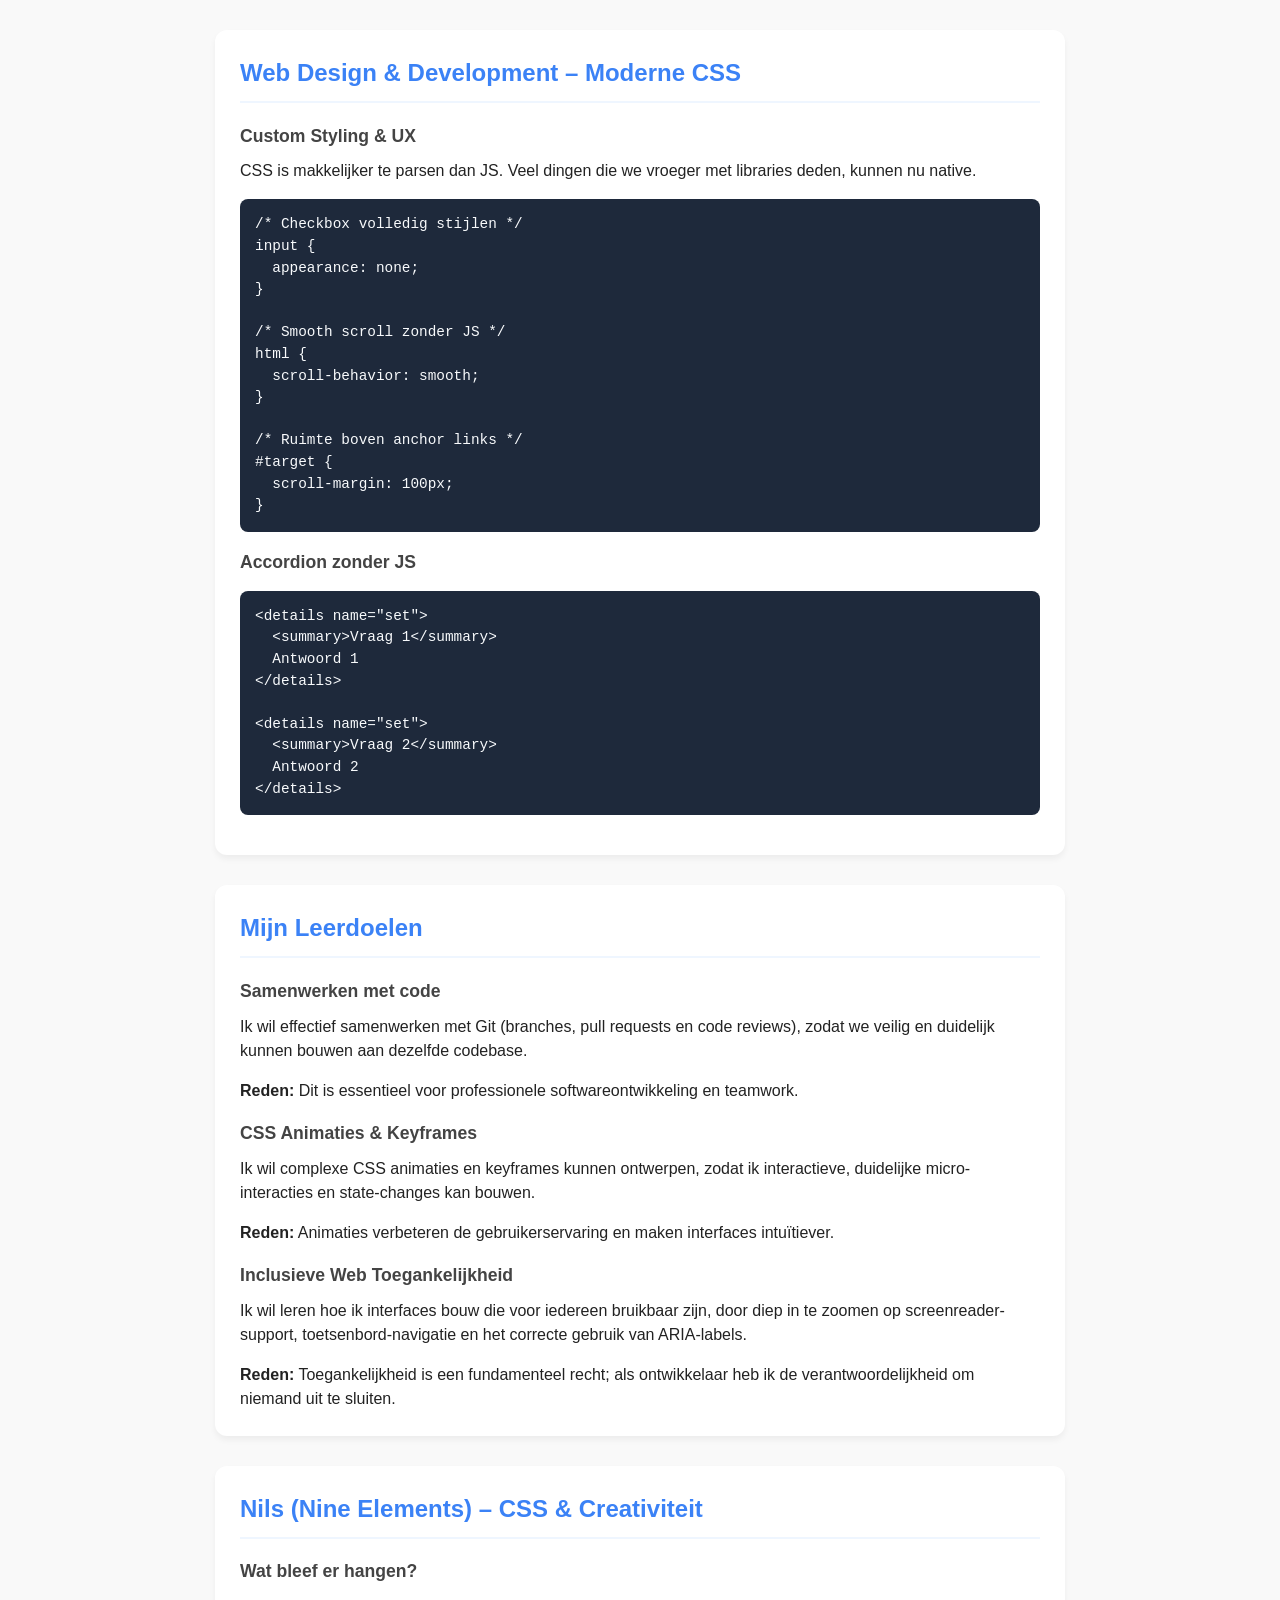
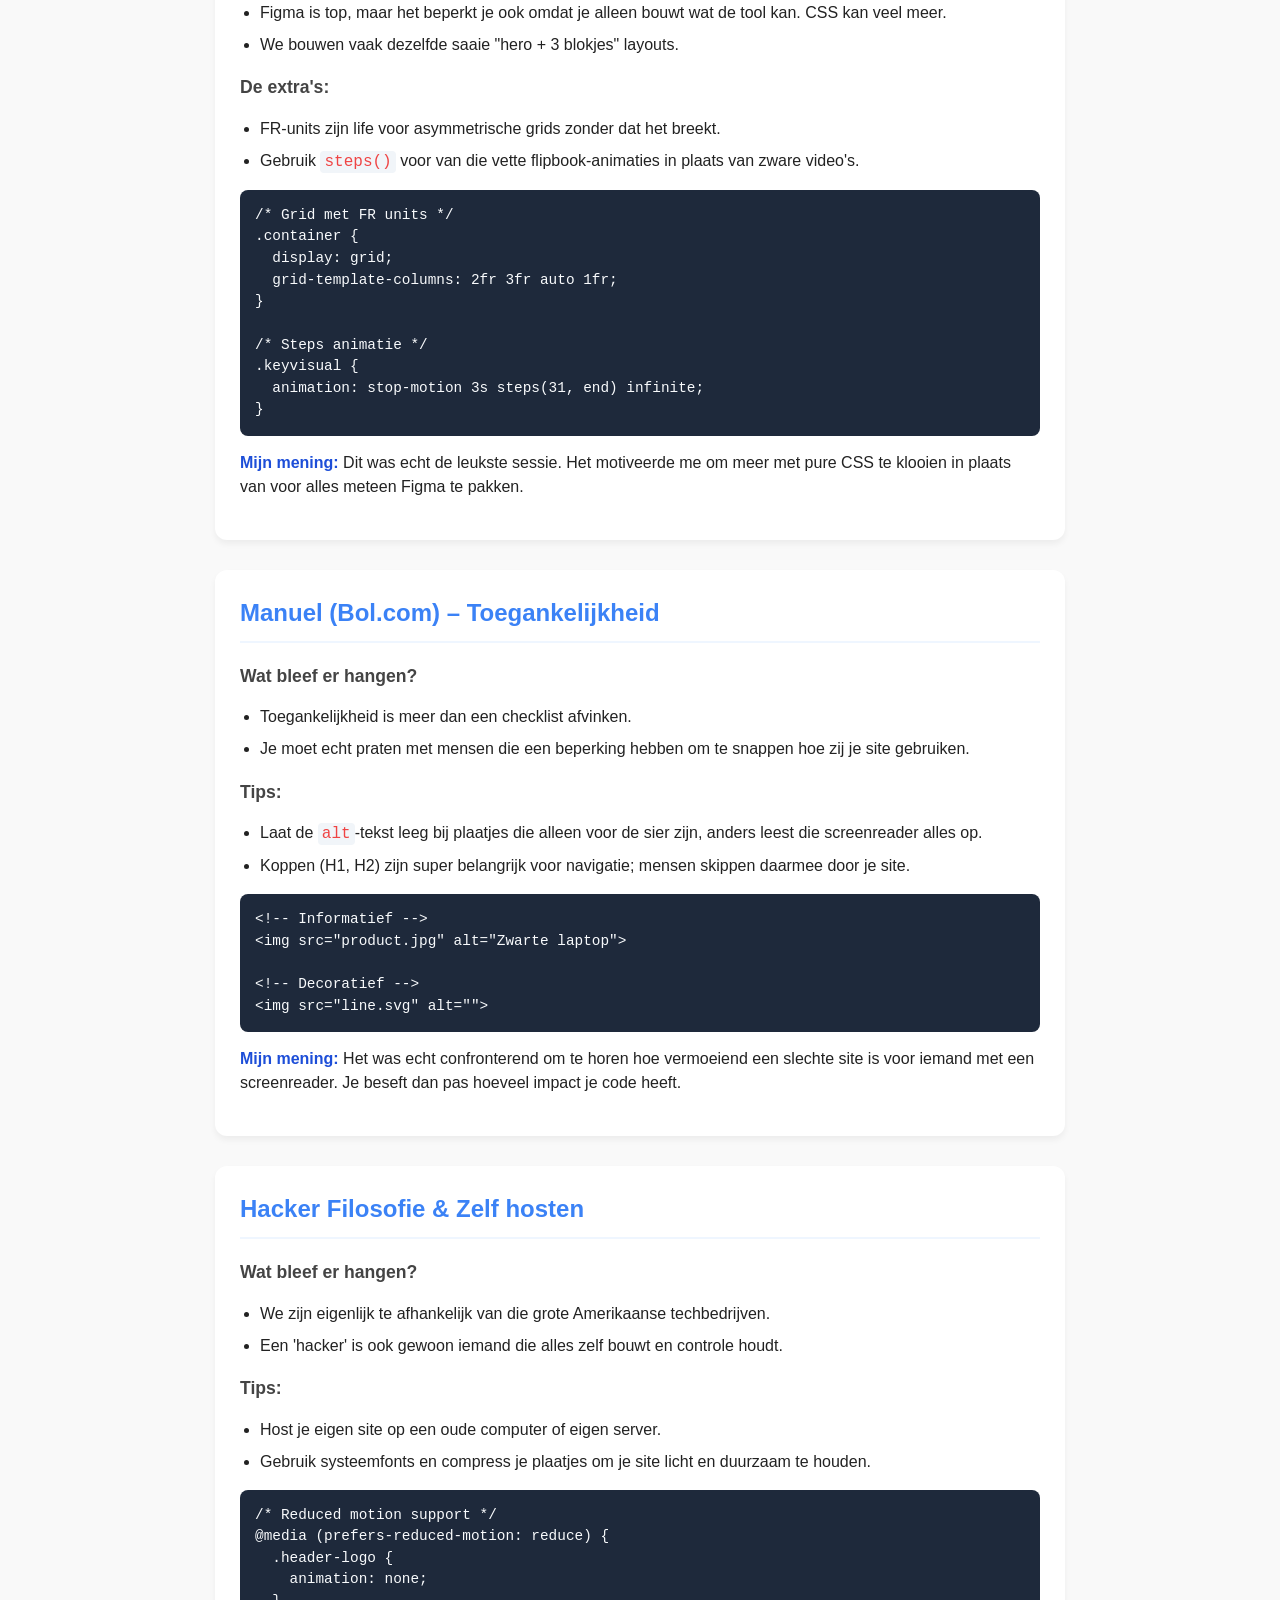
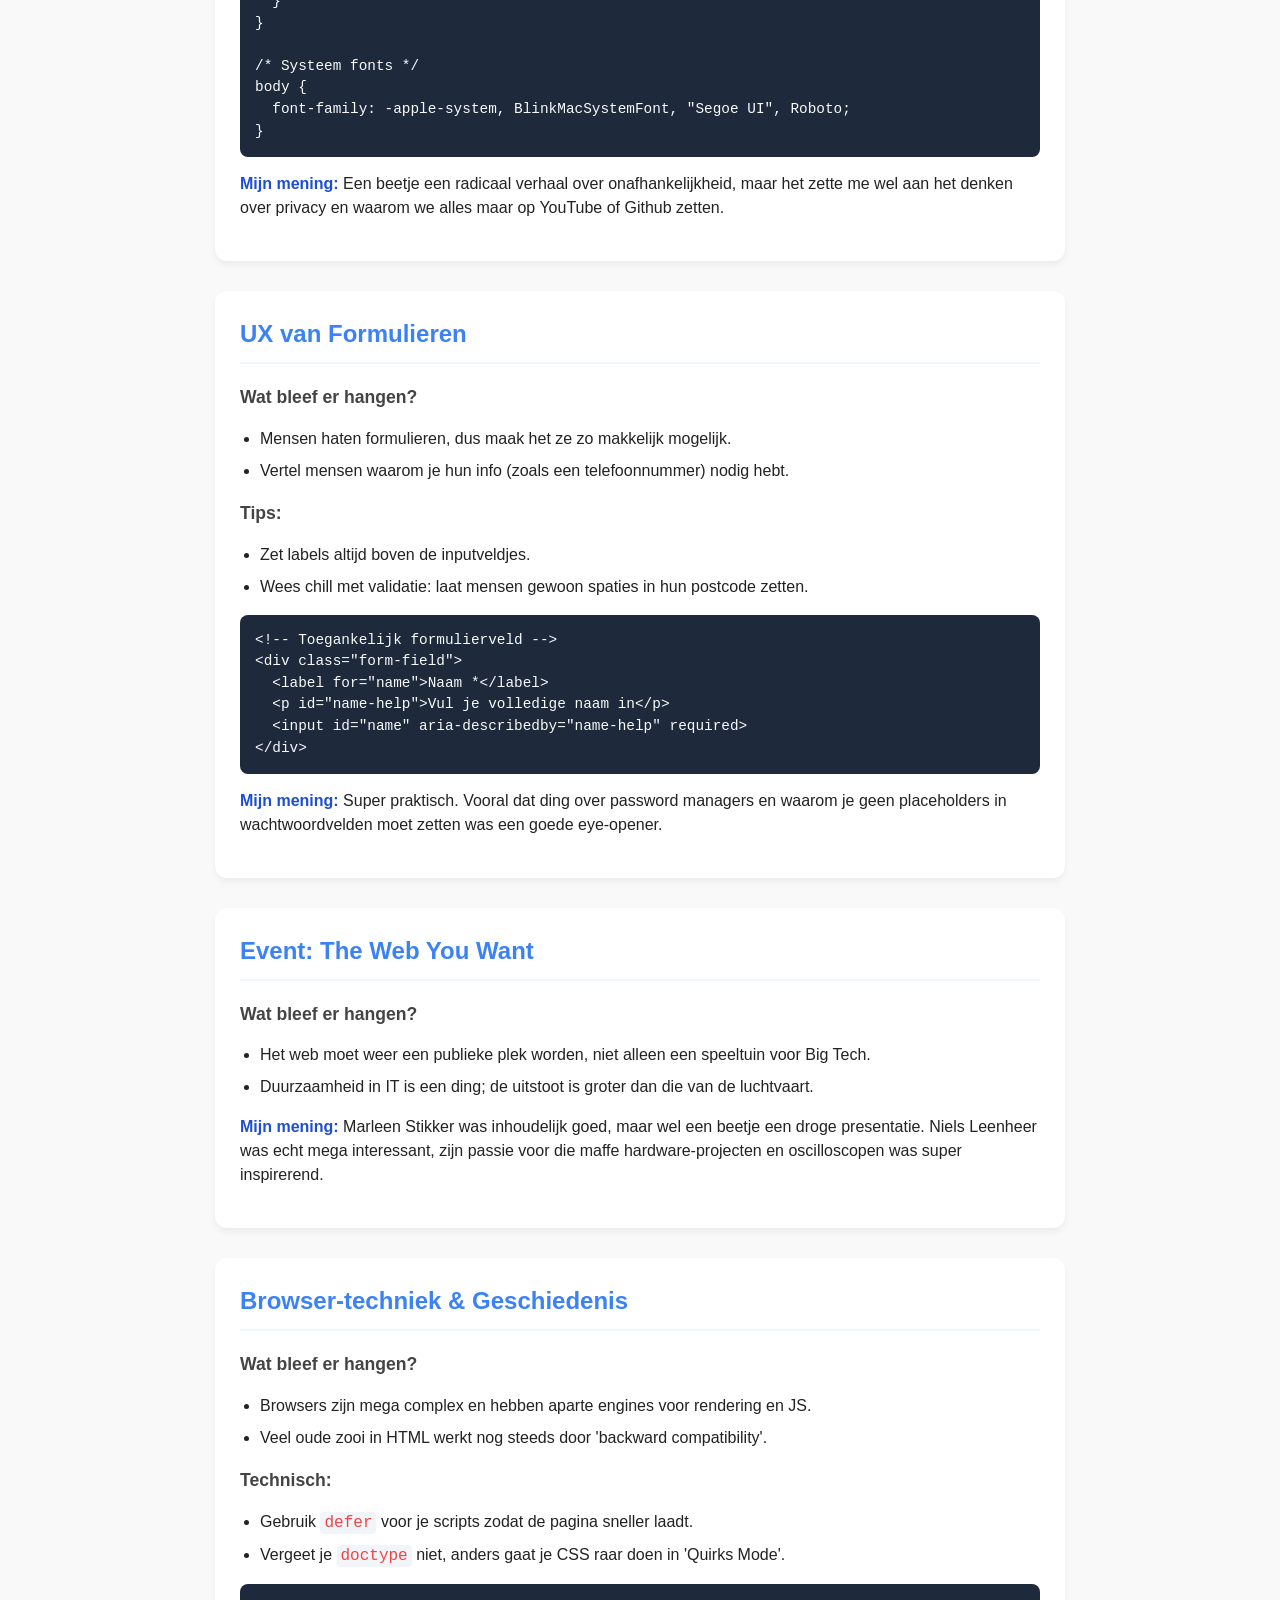
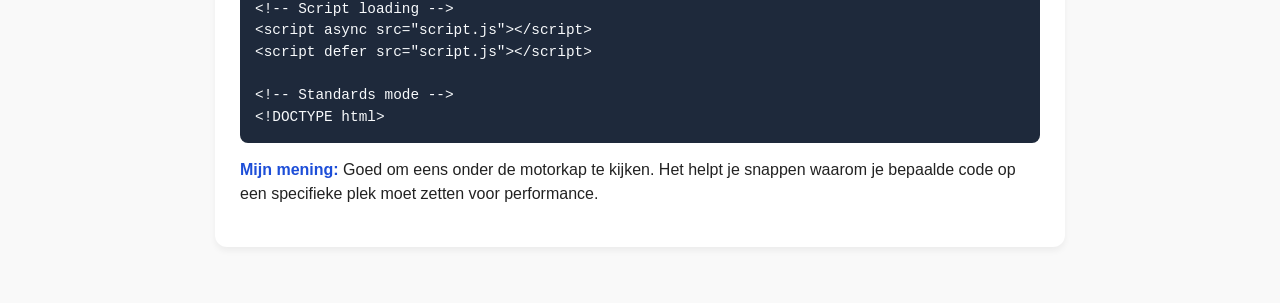
==== nerd.html @ 1c3b607e "Create nerd.html aparte pagina met alle leerdoelen en weekly nerds gemaakt speciaal voor sanne te vi" ====
<!doctype html>
<html lang="nl">
  <head>
    <meta charset="UTF-8" />
    <meta name="viewport" content="width=device-width, initial-scale=1.0" />
    <title>Mijn Reflecties - Weekly Nerds 2026</title>
    <style>
      body {
        font-family: "Segoe UI", Tahoma, Geneva, Verdana, sans-serif;
        line-height: 1.5;
        color: #222;
        max-width: 850px;
        margin: 0 auto;
        padding: 30px;
        background-color: #f9f9f9;
      }
      section {
        background: white;
        margin-bottom: 30px;
        padding: 25px;
        border-radius: 12px;
        box-shadow: 0 4px 6px rgba(0, 0, 0, 0.05);
      }
      h1 {
        color: #000;
        font-size: 2.2rem;
        text-align: center;
        margin-bottom: 40px;
      }
      h2 {
        color: #3b82f6;
        font-size: 1.5rem;
        margin-top: 0;
        border-bottom: 2px solid #eff6ff;
        padding-bottom: 10px;
      }
      h3 {
        font-size: 1.1rem;
        margin-bottom: 8px;
        color: #444;
      }
      ul {
        padding-left: 20px;
      }
      li {
        margin-bottom: 8px;
      }
      p {
        margin-top: 10px;
      }
      .vibe {
        font-weight: bold;
        color: #1d4ed8;
      }
      pre {
        background: #1e293b;
        color: #f8fafc;
        padding: 15px;
        border-radius: 8px;
        overflow-x: auto;
        font-family: "Fira Code", monospace;
        font-size: 0.9rem;
        margin: 15px 0;
      }
      code {
        font-family: "Fira Code", monospace;
        background: #f1f5f9;
        padding: 2px 4px;
        border-radius: 4px;
        color: #ef4444;
      }
      pre code {
        background: transparent;
        padding: 0;
        color: inherit;
      }
    </style>
  </head>
  <body>
    <section>
      <h2>Web Design & Development – Moderne CSS</h2>
      <h3>Custom Styling & UX</h3>
      <p>
        CSS is makkelijker te parsen dan JS. Veel dingen die we vroeger met
        libraries deden, kunnen nu native.
      </p>
      <pre><code>/* Checkbox volledig stijlen */
input {
  appearance: none;
}

/* Smooth scroll zonder JS */
html {
  scroll-behavior: smooth;
}

/* Ruimte boven anchor links */
#target {
  scroll-margin: 100px;
}</code></pre>
      <h3>Accordion zonder JS</h3>
      <pre><code>&lt;details name="set"&gt;
  &lt;summary&gt;Vraag 1&lt;/summary&gt;
  Antwoord 1
&lt;/details&gt;

&lt;details name="set"&gt;
  &lt;summary&gt;Vraag 2&lt;/summary&gt;
  Antwoord 2
&lt;/details&gt;</code></pre>
    </section>

    <section>
      <h2>Mijn Leerdoelen</h2>
      <div class="goals-container">
        <article class="goal-item">
          <h3>Samenwerken met code</h3>
          <p>
            Ik wil effectief samenwerken met Git (branches, pull requests en
            code reviews), zodat we veilig en duidelijk kunnen bouwen aan
            dezelfde codebase.
          </p>
          <footer class="reason">
            <strong>Reden:</strong> Dit is essentieel voor professionele
            softwareontwikkeling en teamwork.
          </footer>
        </article>
        <article class="goal-item">
          <h3>CSS Animaties & Keyframes</h3>
          <p>
            Ik wil complexe CSS animaties en keyframes kunnen ontwerpen, zodat
            ik interactieve, duidelijke micro-interacties en state-changes kan
            bouwen.
          </p>
          <footer class="reason">
            <strong>Reden:</strong> Animaties verbeteren de gebruikerservaring
            en maken interfaces intuïtiever.
          </footer>
        </article>
        <article class="goal-item">
          <h3>Inclusieve Web Toegankelijkheid</h3>
          <p>
            Ik wil leren hoe ik interfaces bouw die voor iedereen bruikbaar
            zijn, door diep in te zoomen op screenreader-support,
            toetsenbord-navigatie en het correcte gebruik van ARIA-labels.
          </p>
          <footer class="reason">
            <strong>Reden:</strong> Toegankelijkheid is een fundamenteel recht;
            als ontwikkelaar heb ik de verantwoordelijkheid om niemand uit te
            sluiten.
          </footer>
        </article>
      </div>
    </section>

    <section>
      <h2>Nils (Nine Elements) – CSS & Creativiteit</h2>
      <h3>Wat bleef er hangen?</h3>
      <ul>
        <li>
          Figma is top, maar het beperkt je ook omdat je alleen bouwt wat de
          tool kan. CSS kan veel meer.
        </li>
        <li>We bouwen vaak dezelfde saaie "hero + 3 blokjes" layouts.</li>
      </ul>
      <h3>De extra's:</h3>
      <ul>
        <li>
          FR-units zijn life voor asymmetrische grids zonder dat het breekt.
        </li>
        <li>
          Gebruik <code>steps()</code> voor van die vette flipbook-animaties in
          plaats van zware video's.
        </li>
      </ul>
      <pre><code>/* Grid met FR units */
.container {
  display: grid;
  grid-template-columns: 2fr 3fr auto 1fr;
}

/* Steps animatie */
.keyvisual {
  animation: stop-motion 3s steps(31, end) infinite;
}</code></pre>
      <p>
        <span class="vibe">Mijn mening:</span> Dit was echt de leukste sessie.
        Het motiveerde me om meer met pure CSS te klooien in plaats van voor
        alles meteen Figma te pakken.
      </p>
    </section>

    <section>
      <h2>Manuel (Bol.com) – Toegankelijkheid</h2>
      <h3>Wat bleef er hangen?</h3>
      <ul>
        <li>Toegankelijkheid is meer dan een checklist afvinken.</li>
        <li>
          Je moet echt praten met mensen die een beperking hebben om te snappen
          hoe zij je site gebruiken.
        </li>
      </ul>
      <h3>Tips:</h3>
      <ul>
        <li>
          Laat de <code>alt</code>-tekst leeg bij plaatjes die alleen voor de
          sier zijn, anders leest die screenreader alles op.
        </li>
        <li>
          Koppen (H1, H2) zijn super belangrijk voor navigatie; mensen skippen
          daarmee door je site.
        </li>
      </ul>
      <pre><code>&lt;!-- Informatief --&gt;
&lt;img src="product.jpg" alt="Zwarte laptop"&gt;

&lt;!-- Decoratief --&gt;
&lt;img src="line.svg" alt=""&gt;</code></pre>
      <p>
        <span class="vibe">Mijn mening:</span> Het was echt confronterend om te
        horen hoe vermoeiend een slechte site is voor iemand met een
        screenreader. Je beseft dan pas hoeveel impact je code heeft.
      </p>
    </section>

    <section>
      <h2>Hacker Filosofie & Zelf hosten</h2>
      <h3>Wat bleef er hangen?</h3>
      <ul>
        <li>
          We zijn eigenlijk te afhankelijk van die grote Amerikaanse
          techbedrijven.
        </li>
        <li>
          Een 'hacker' is ook gewoon iemand die alles zelf bouwt en controle
          houdt.
        </li>
      </ul>
      <h3>Tips:</h3>
      <ul>
        <li>Host je eigen site op een oude computer of eigen server.</li>
        <li>
          Gebruik systeemfonts en compress je plaatjes om je site licht en
          duurzaam te houden.
        </li>
      </ul>
      <pre><code>/* Reduced motion support */
@media (prefers-reduced-motion: reduce) {
  .header-logo {
    animation: none;
  }
}

/* Systeem fonts */
body {
  font-family: -apple-system, BlinkMacSystemFont, "Segoe UI", Roboto;
}</code></pre>
      <p>
        <span class="vibe">Mijn mening:</span> Een beetje een radicaal verhaal
        over onafhankelijkheid, maar het zette me wel aan het denken over
        privacy en waarom we alles maar op YouTube of Github zetten.
      </p>
    </section>

    <section>
      <h2>UX van Formulieren</h2>
      <h3>Wat bleef er hangen?</h3>
      <ul>
        <li>
          Mensen haten formulieren, dus maak het ze zo makkelijk mogelijk.
        </li>
        <li>
          Vertel mensen waarom je hun info (zoals een telefoonnummer) nodig
          hebt.
        </li>
      </ul>
      <h3>Tips:</h3>
      <ul>
        <li>Zet labels altijd boven de inputveldjes.</li>
        <li>
          Wees chill met validatie: laat mensen gewoon spaties in hun postcode
          zetten.
        </li>
      </ul>
      <pre><code>&lt;!-- Toegankelijk formulierveld --&gt;
&lt;div class="form-field"&gt;
  &lt;label for="name"&gt;Naam *&lt;/label&gt;
  &lt;p id="name-help"&gt;Vul je volledige naam in&lt;/p&gt;
  &lt;input id="name" aria-describedby="name-help" required&gt;
&lt;/div&gt;</code></pre>
      <p>
        <span class="vibe">Mijn mening:</span> Super praktisch. Vooral dat ding
        over password managers en waarom je geen placeholders in
        wachtwoordvelden moet zetten was een goede eye-opener.
      </p>
    </section>

    <section>
      <h2>Event: The Web You Want</h2>
      <h3>Wat bleef er hangen?</h3>
      <ul>
        <li>
          Het web moet weer een publieke plek worden, niet alleen een speeltuin
          voor Big Tech.
        </li>
        <li>
          Duurzaamheid in IT is een ding; de uitstoot is groter dan die van de
          luchtvaart.
        </li>
      </ul>
      <p>
        <span class="vibe">Mijn mening:</span> Marleen Stikker was inhoudelijk
        goed, maar wel een beetje een droge presentatie. Niels Leenheer was echt
        mega interessant, zijn passie voor die maffe hardware-projecten en
        oscilloscopen was super inspirerend.
      </p>
    </section>

    <section>
      <h2>Browser-techniek & Geschiedenis</h2>
      <h3>Wat bleef er hangen?</h3>
      <ul>
        <li>
          Browsers zijn mega complex en hebben aparte engines voor rendering en
          JS.
        </li>
        <li>
          Veel oude zooi in HTML werkt nog steeds door 'backward compatibility'.
        </li>
      </ul>
      <h3>Technisch:</h3>
      <ul>
        <li>
          Gebruik <code>defer</code> voor je scripts zodat de pagina sneller
          laadt.
        </li>
        <li>
          Vergeet je <code>doctype</code> niet, anders gaat je CSS raar doen in
          'Quirks Mode'.
        </li>
      </ul>
      <pre><code>&lt;!-- Script loading --&gt;
&lt;script async src="script.js"&gt;&lt;/script&gt;
&lt;script defer src="script.js"&gt;&lt;/script&gt;

&lt;!-- Standards mode --&gt;
&lt;!DOCTYPE html&gt;</code></pre>
      <p>
        <span class="vibe">Mijn mening:</span> Goed om eens onder de motorkap te
        kijken. Het helpt je snappen waarom je bepaalde code op een specifieke
        plek moet zetten voor performance.
      </p>
    </section>
  </body>
</html>
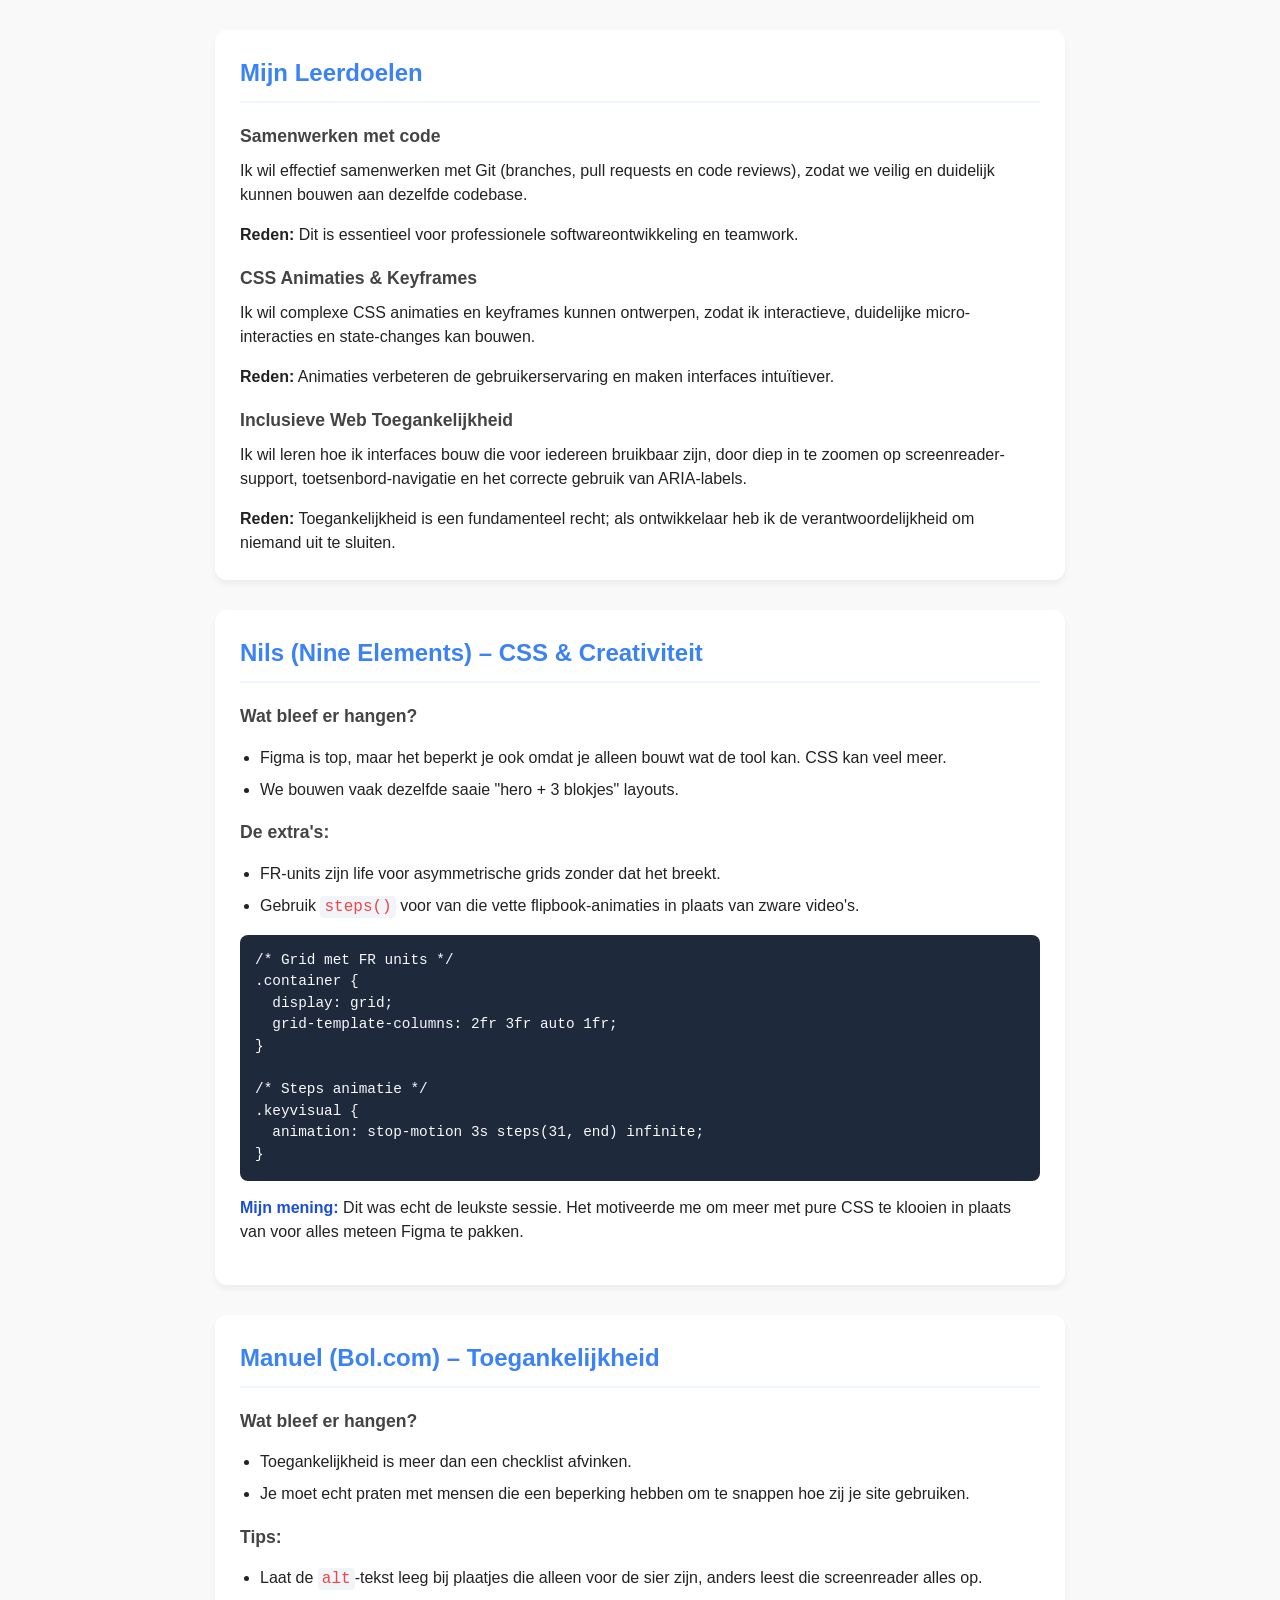
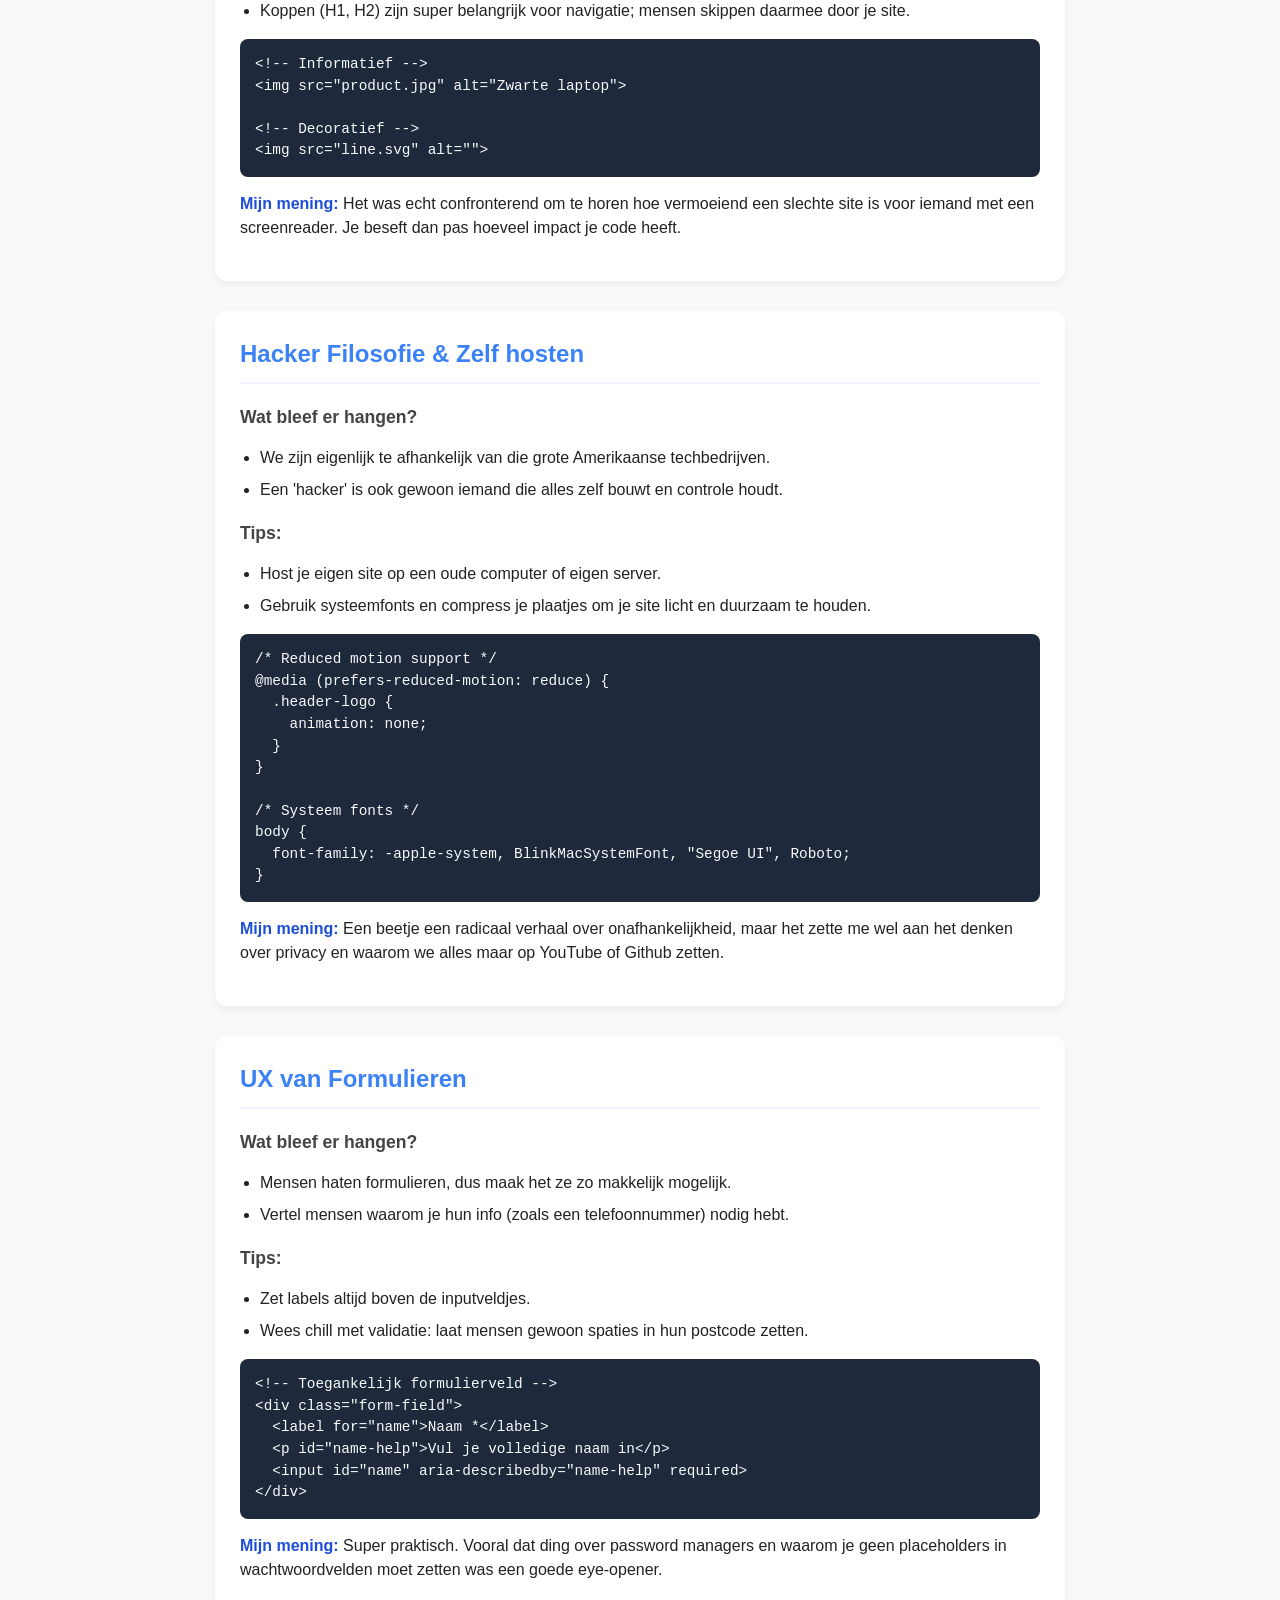
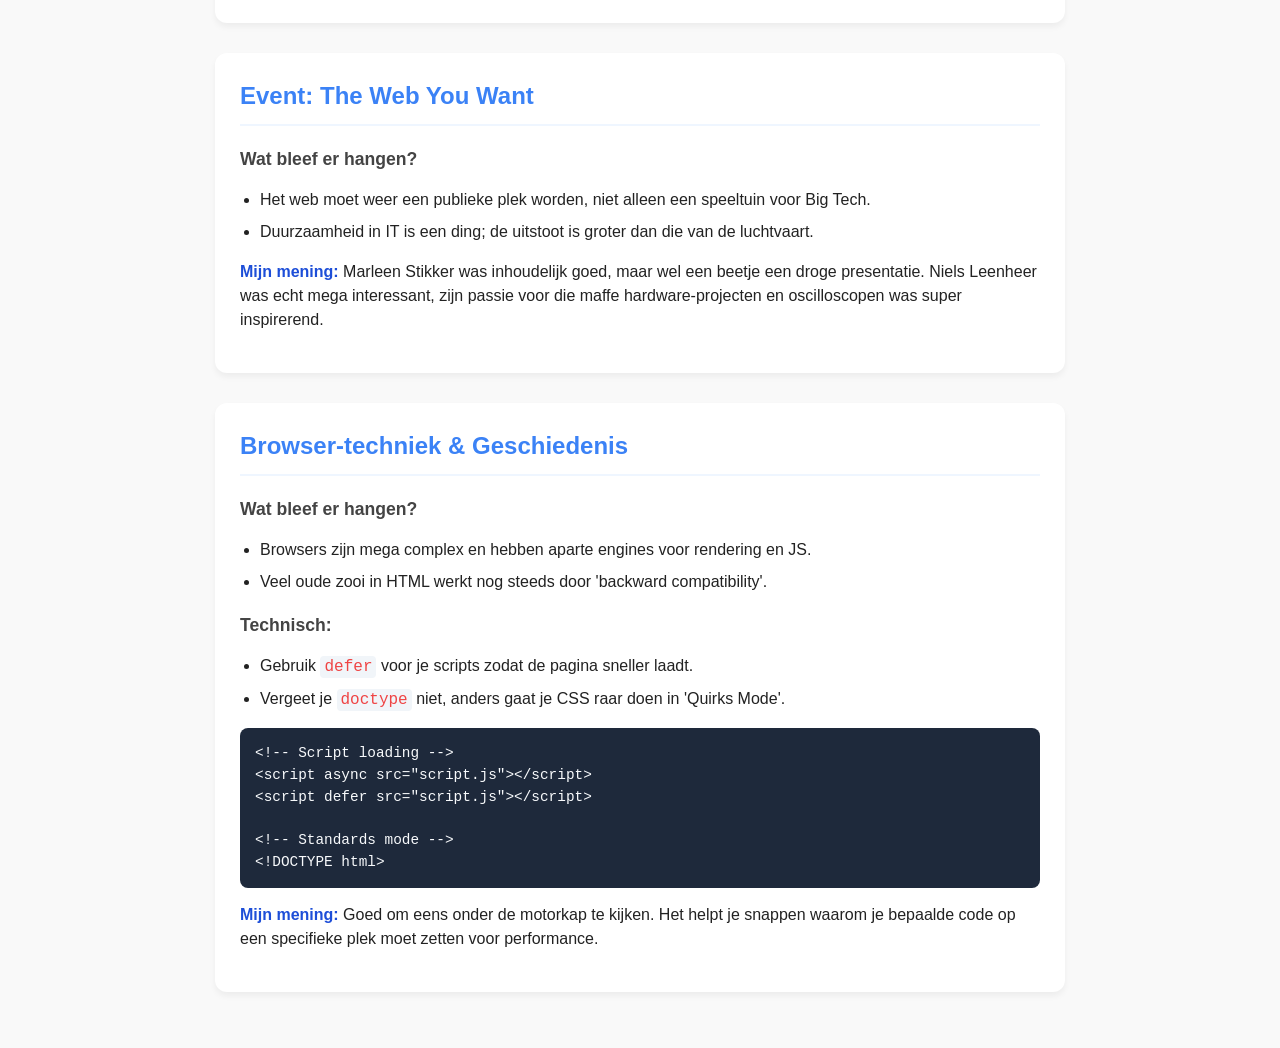
==== commit c5768d71: "Update nerd.html" ====
--- a/nerd.html
+++ b/nerd.html
@@ -77,38 +77,6 @@
     </style>
   </head>
   <body>
-    <section>
-      <h2>Web Design & Development – Moderne CSS</h2>
-      <h3>Custom Styling & UX</h3>
-      <p>
-        CSS is makkelijker te parsen dan JS. Veel dingen die we vroeger met
-        libraries deden, kunnen nu native.
-      </p>
-      <pre><code>/* Checkbox volledig stijlen */
-input {
-  appearance: none;
-}
-
-/* Smooth scroll zonder JS */
-html {
-  scroll-behavior: smooth;
-}
-
-/* Ruimte boven anchor links */
-#target {
-  scroll-margin: 100px;
-}</code></pre>
-      <h3>Accordion zonder JS</h3>
-      <pre><code>&lt;details name="set"&gt;
-  &lt;summary&gt;Vraag 1&lt;/summary&gt;
-  Antwoord 1
-&lt;/details&gt;
-
-&lt;details name="set"&gt;
-  &lt;summary&gt;Vraag 2&lt;/summary&gt;
-  Antwoord 2
-&lt;/details&gt;</code></pre>
-    </section>
 
     <section>
       <h2>Mijn Leerdoelen</h2>
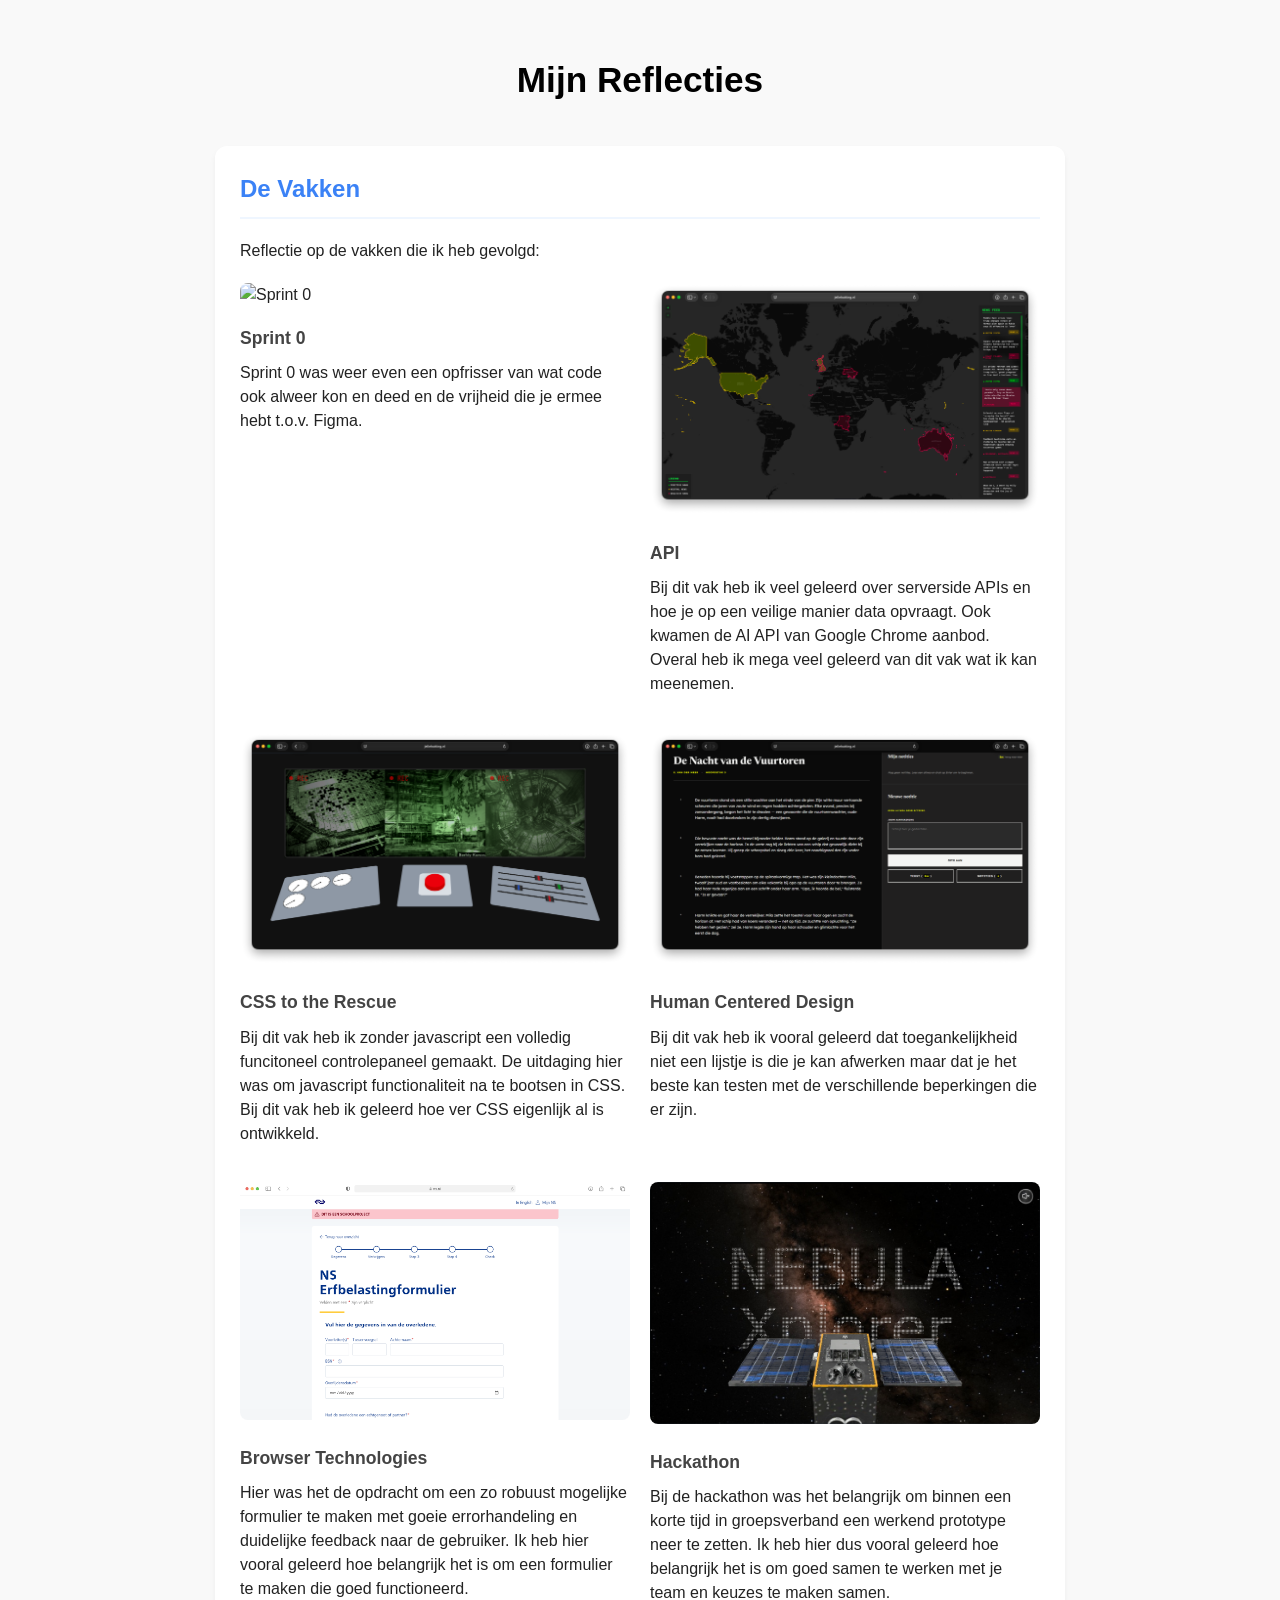
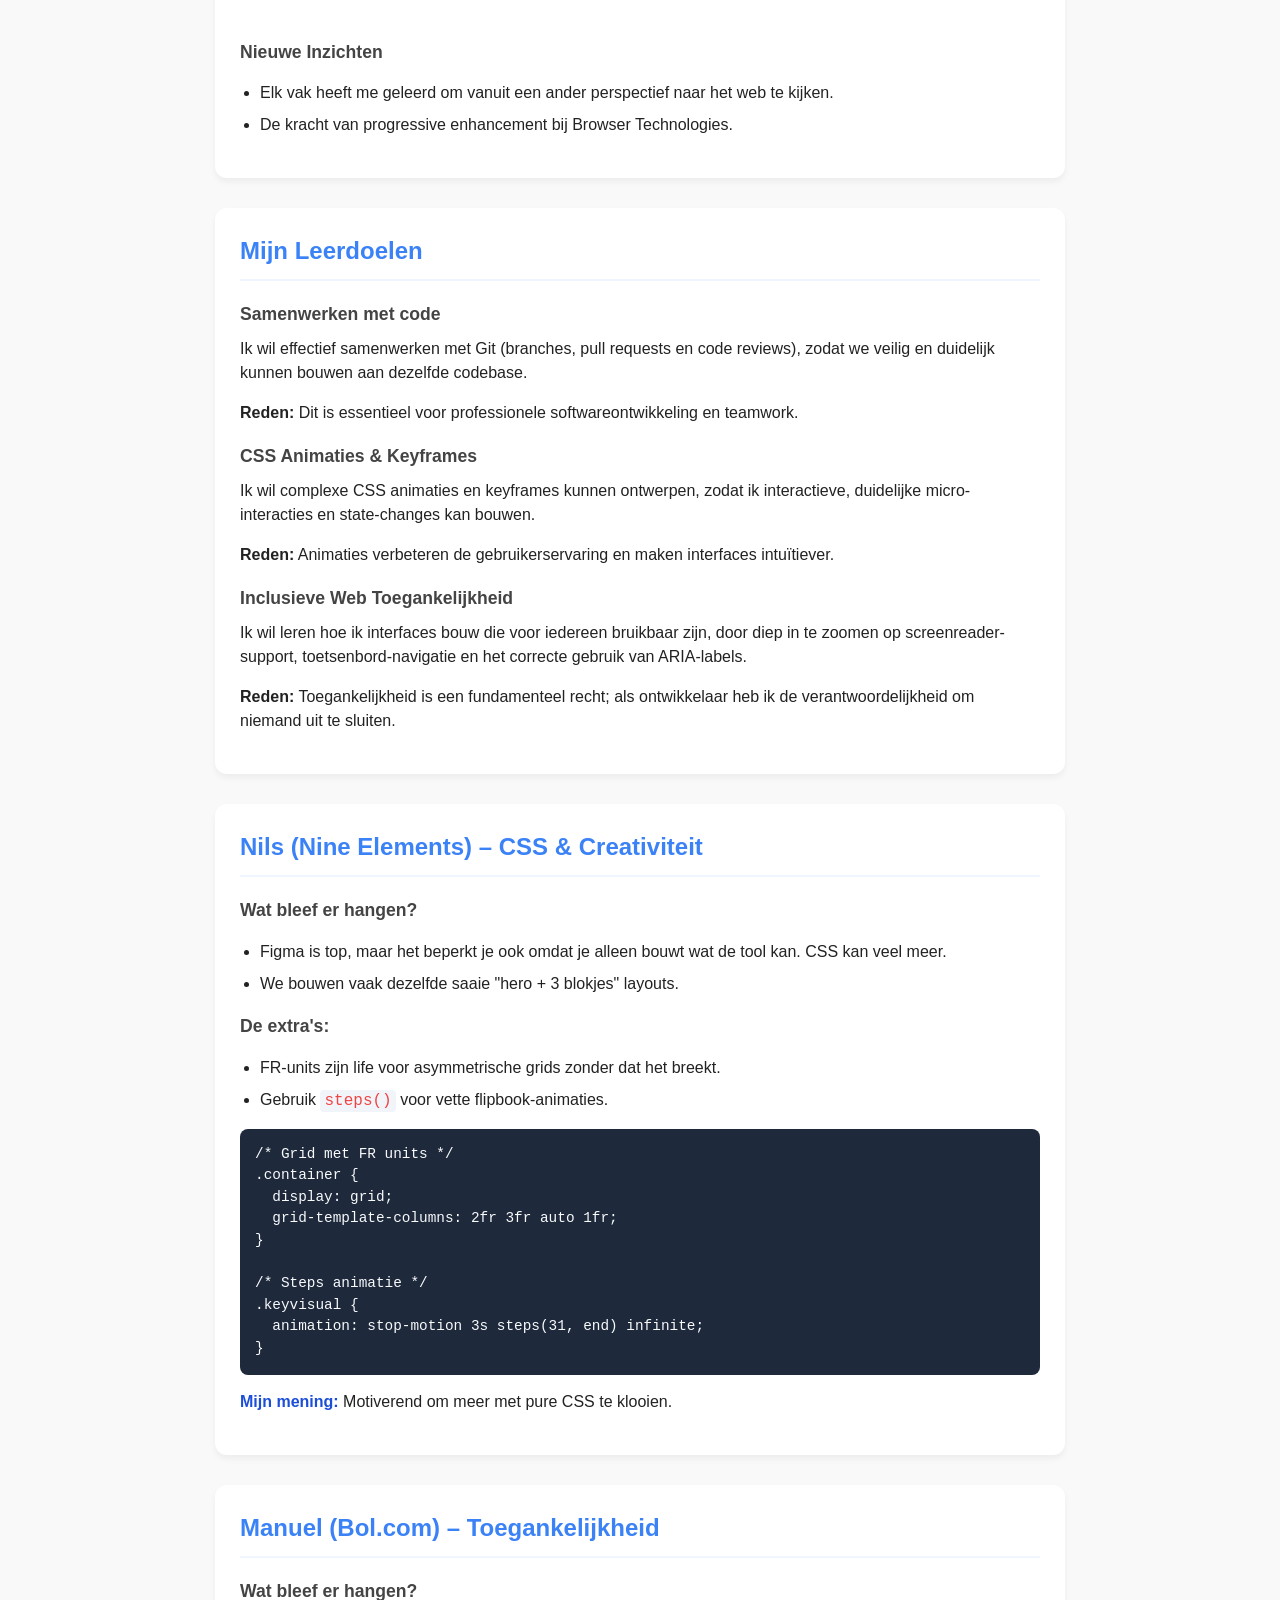
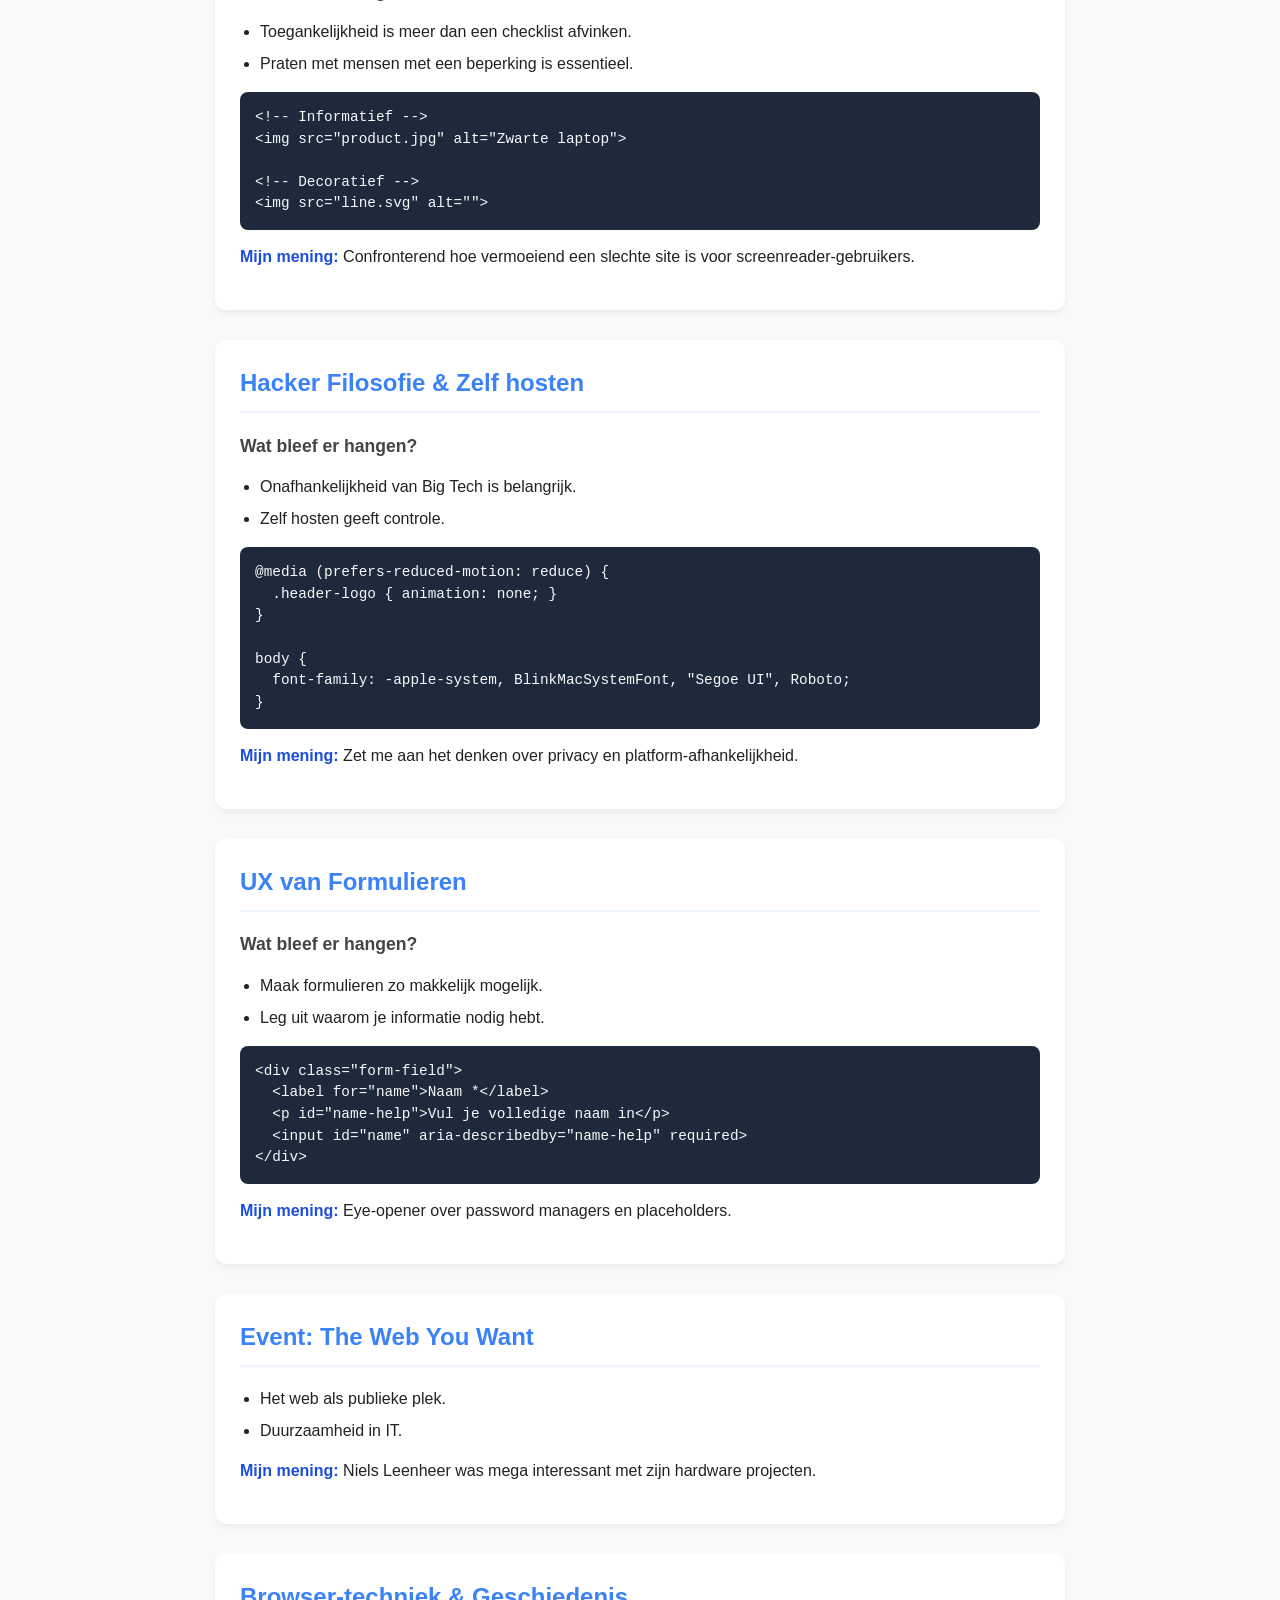
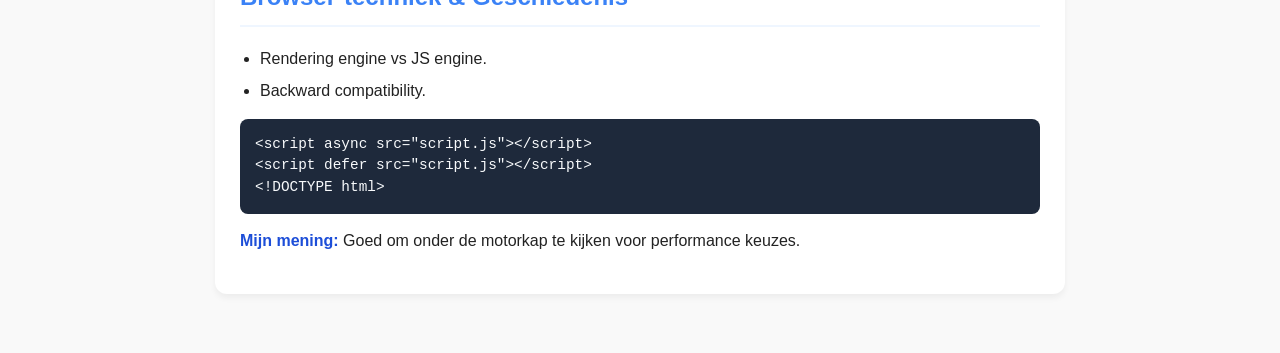
==== commit 200626db: "vakken er ook bij" ====
--- a/nerd.html
+++ b/nerd.html
@@ -74,72 +74,110 @@
         padding: 0;
         color: inherit;
       }
+      .vakken-grid {
+        display: grid;
+        grid-template-columns: 1fr 1fr;
+        gap: 20px;
+        margin-top: 20px;
+      }
+      .vak-item img {
+        width: 100%;
+        height: auto;
+        border-radius: 8px;
+      }
     </style>
   </head>
   <body>
+    <h1>Mijn Reflecties</h1>
+
+    
+
+    <section>
+      <h2>De Vakken</h2>
+      <p>Reflectie op de vakken die ik heb gevolgd:</p>
+      <div class="vakken-grid">
+                <div class="vak-item">
+          <img src="assets/images/sprint0.png" alt="Sprint 0" />
+          <h3>Sprint 0</h3>
+          <p>Sprint 0 was weer even een opfrisser van wat code ook alweer kon en deed en de vrijheid die je ermee hebt t.o.v. Figma.</p>
+        </div>
+        <div class="vak-item">
+          <img src="assets/images/API.png" alt="API" />
+          <h3>API</h3>
+          <p>Bij dit vak heb ik veel geleerd over serverside APIs en hoe je op een veilige manier data opvraagt. Ook kwamen de AI API van Google Chrome aanbod. Overal heb ik mega veel geleerd van dit vak wat ik kan meenemen.</p>
+        </div>
+
+        <div class="vak-item">
+          <img src="assets/images/CSS.png" alt="CSS" />
+          <h3>CSS to the Rescue</h3>
+          <p>Bij dit vak heb ik zonder javascript een volledig funcitoneel controlepaneel gemaakt. De uitdaging hier was om javascript functionaliteit na te bootsen in CSS. Bij dit vak heb ik geleerd hoe ver CSS eigenlijk al is ontwikkeld.</p>
+        </div>
+        <div class="vak-item">
+          <img src="assets/images/HCD.png" alt="HCD" />
+          <h3>Human Centered Design</h3>
+          <p>Bij dit vak heb ik vooral geleerd dat toegankelijkheid niet een lijstje is die je kan afwerken maar dat je het beste kan testen met de verschillende beperkingen die er zijn. </p>
+        </div>
+        <div class="vak-item">
+          <img src="assets/images/bt.png" alt="BT" />
+          <h3>Browser Technologies</h3>
+          <p>Hier was het de opdracht om een zo robuust mogelijke formulier te maken met goeie errorhandeling en duidelijke feedback naar de gebruiker. Ik heb hier vooral geleerd hoe belangrijk het is om een formulier te maken die goed functioneerd.</p>
+        </div>
+
+        <div class="vak-item">
+          <img src="assets/images/hackathon.png" alt="Hackathon" />
+          <h3>Hackathon</h3>
+          <p>Bij de hackathon was het belangrijk om binnen een korte tijd in groepsverband een werkend prototype neer te zetten. Ik heb hier dus vooral geleerd hoe belangrijk het is om goed samen te werken met je team en keuzes te maken samen.</p>
+        </div>
+      </div>
+      <h3>Nieuwe Inzichten</h3>
+      <ul>
+        <li>Elk vak heeft me geleerd om vanuit een ander perspectief naar het web te kijken.</li>
+        <li>De kracht van progressive enhancement bij Browser Technologies.</li>
+      </ul>
+    </section>
 
     <section>
       <h2>Mijn Leerdoelen</h2>
-      <div class="goals-container">
-        <article class="goal-item">
-          <h3>Samenwerken met code</h3>
-          <p>
-            Ik wil effectief samenwerken met Git (branches, pull requests en
-            code reviews), zodat we veilig en duidelijk kunnen bouwen aan
-            dezelfde codebase.
-          </p>
-          <footer class="reason">
-            <strong>Reden:</strong> Dit is essentieel voor professionele
-            softwareontwikkeling en teamwork.
-          </footer>
-        </article>
-        <article class="goal-item">
-          <h3>CSS Animaties & Keyframes</h3>
-          <p>
-            Ik wil complexe CSS animaties en keyframes kunnen ontwerpen, zodat
-            ik interactieve, duidelijke micro-interacties en state-changes kan
-            bouwen.
-          </p>
-          <footer class="reason">
-            <strong>Reden:</strong> Animaties verbeteren de gebruikerservaring
-            en maken interfaces intuïtiever.
-          </footer>
-        </article>
-        <article class="goal-item">
-          <h3>Inclusieve Web Toegankelijkheid</h3>
-          <p>
-            Ik wil leren hoe ik interfaces bouw die voor iedereen bruikbaar
-            zijn, door diep in te zoomen op screenreader-support,
-            toetsenbord-navigatie en het correcte gebruik van ARIA-labels.
-          </p>
-          <footer class="reason">
-            <strong>Reden:</strong> Toegankelijkheid is een fundamenteel recht;
-            als ontwikkelaar heb ik de verantwoordelijkheid om niemand uit te
-            sluiten.
-          </footer>
-        </article>
-      </div>
+      <article>
+        <h3>Samenwerken met code</h3>
+        <p>
+          Ik wil effectief samenwerken met Git (branches, pull requests en
+          code reviews), zodat we veilig en duidelijk kunnen bouwen aan
+          dezelfde codebase.
+        </p>
+        <p><strong>Reden:</strong> Dit is essentieel voor professionele softwareontwikkeling en teamwork.</p>
+      </article>
+      <article>
+        <h3>CSS Animaties & Keyframes</h3>
+        <p>
+          Ik wil complexe CSS animaties en keyframes kunnen ontwerpen, zodat
+          ik interactieve, duidelijke micro-interacties en state-changes kan
+          bouwen.
+        </p>
+        <p><strong>Reden:</strong> Animaties verbeteren de gebruikerservaring en maken interfaces intuïtiever.</p>
+      </article>
+      <article>
+        <h3>Inclusieve Web Toegankelijkheid</h3>
+        <p>
+          Ik wil leren hoe ik interfaces bouw die voor iedereen bruikbaar
+          zijn, door diep in te zoomen op screenreader-support,
+          toetsenbord-navigatie en het correcte gebruik van ARIA-labels.
+        </p>
+        <p><strong>Reden:</strong> Toegankelijkheid is een fundamenteel recht; als ontwikkelaar heb ik de verantwoordelijkheid om niemand uit te sluiten.</p>
+      </article>
     </section>
 
     <section>
       <h2>Nils (Nine Elements) – CSS & Creativiteit</h2>
       <h3>Wat bleef er hangen?</h3>
       <ul>
-        <li>
-          Figma is top, maar het beperkt je ook omdat je alleen bouwt wat de
-          tool kan. CSS kan veel meer.
-        </li>
+        <li>Figma is top, maar het beperkt je ook omdat je alleen bouwt wat de tool kan. CSS kan veel meer.</li>
         <li>We bouwen vaak dezelfde saaie "hero + 3 blokjes" layouts.</li>
       </ul>
       <h3>De extra's:</h3>
       <ul>
-        <li>
-          FR-units zijn life voor asymmetrische grids zonder dat het breekt.
-        </li>
-        <li>
-          Gebruik <code>steps()</code> voor van die vette flipbook-animaties in
-          plaats van zware video's.
-        </li>
+        <li>FR-units zijn life voor asymmetrische grids zonder dat het breekt.</li>
+        <li>Gebruik <code>steps()</code> voor vette flipbook-animaties.</li>
       </ul>
       <pre><code>/* Grid met FR units */
 .container {
@@ -151,11 +189,7 @@
 .keyvisual {
   animation: stop-motion 3s steps(31, end) infinite;
 }</code></pre>
-      <p>
-        <span class="vibe">Mijn mening:</span> Dit was echt de leukste sessie.
-        Het motiveerde me om meer met pure CSS te klooien in plaats van voor
-        alles meteen Figma te pakken.
-      </p>
+      <p><span class="vibe">Mijn mening:</span> Motiverend om meer met pure CSS te klooien.</p>
     </section>
 
     <section>
@@ -163,161 +197,67 @@
       <h3>Wat bleef er hangen?</h3>
       <ul>
         <li>Toegankelijkheid is meer dan een checklist afvinken.</li>
-        <li>
-          Je moet echt praten met mensen die een beperking hebben om te snappen
-          hoe zij je site gebruiken.
-        </li>
-      </ul>
-      <h3>Tips:</h3>
-      <ul>
-        <li>
-          Laat de <code>alt</code>-tekst leeg bij plaatjes die alleen voor de
-          sier zijn, anders leest die screenreader alles op.
-        </li>
-        <li>
-          Koppen (H1, H2) zijn super belangrijk voor navigatie; mensen skippen
-          daarmee door je site.
-        </li>
+        <li>Praten met mensen met een beperking is essentieel.</li>
       </ul>
       <pre><code>&lt;!-- Informatief --&gt;
 &lt;img src="product.jpg" alt="Zwarte laptop"&gt;
 
 &lt;!-- Decoratief --&gt;
 &lt;img src="line.svg" alt=""&gt;</code></pre>
-      <p>
-        <span class="vibe">Mijn mening:</span> Het was echt confronterend om te
-        horen hoe vermoeiend een slechte site is voor iemand met een
-        screenreader. Je beseft dan pas hoeveel impact je code heeft.
-      </p>
+      <p><span class="vibe">Mijn mening:</span> Confronterend hoe vermoeiend een slechte site is voor screenreader-gebruikers.</p>
     </section>
 
     <section>
       <h2>Hacker Filosofie & Zelf hosten</h2>
       <h3>Wat bleef er hangen?</h3>
       <ul>
-        <li>
-          We zijn eigenlijk te afhankelijk van die grote Amerikaanse
-          techbedrijven.
-        </li>
-        <li>
-          Een 'hacker' is ook gewoon iemand die alles zelf bouwt en controle
-          houdt.
-        </li>
-      </ul>
-      <h3>Tips:</h3>
-      <ul>
-        <li>Host je eigen site op een oude computer of eigen server.</li>
-        <li>
-          Gebruik systeemfonts en compress je plaatjes om je site licht en
-          duurzaam te houden.
-        </li>
-      </ul>
-      <pre><code>/* Reduced motion support */
-@media (prefers-reduced-motion: reduce) {
-  .header-logo {
-    animation: none;
-  }
+        <li>Onafhankelijkheid van Big Tech is belangrijk.</li>
+        <li>Zelf hosten geeft controle.</li>
+      </ul>
+      <pre><code>@media (prefers-reduced-motion: reduce) {
+  .header-logo { animation: none; }
 }
 
-/* Systeem fonts */
 body {
   font-family: -apple-system, BlinkMacSystemFont, "Segoe UI", Roboto;
 }</code></pre>
-      <p>
-        <span class="vibe">Mijn mening:</span> Een beetje een radicaal verhaal
-        over onafhankelijkheid, maar het zette me wel aan het denken over
-        privacy en waarom we alles maar op YouTube of Github zetten.
-      </p>
+      <p><span class="vibe">Mijn mening:</span> Zet me aan het denken over privacy en platform-afhankelijkheid.</p>
     </section>
 
     <section>
       <h2>UX van Formulieren</h2>
       <h3>Wat bleef er hangen?</h3>
       <ul>
-        <li>
-          Mensen haten formulieren, dus maak het ze zo makkelijk mogelijk.
-        </li>
-        <li>
-          Vertel mensen waarom je hun info (zoals een telefoonnummer) nodig
-          hebt.
-        </li>
-      </ul>
-      <h3>Tips:</h3>
-      <ul>
-        <li>Zet labels altijd boven de inputveldjes.</li>
-        <li>
-          Wees chill met validatie: laat mensen gewoon spaties in hun postcode
-          zetten.
-        </li>
-      </ul>
-      <pre><code>&lt;!-- Toegankelijk formulierveld --&gt;
-&lt;div class="form-field"&gt;
+        <li>Maak formulieren zo makkelijk mogelijk.</li>
+        <li>Leg uit waarom je informatie nodig hebt.</li>
+      </ul>
+      <pre><code>&lt;div class="form-field"&gt;
   &lt;label for="name"&gt;Naam *&lt;/label&gt;
   &lt;p id="name-help"&gt;Vul je volledige naam in&lt;/p&gt;
   &lt;input id="name" aria-describedby="name-help" required&gt;
 &lt;/div&gt;</code></pre>
-      <p>
-        <span class="vibe">Mijn mening:</span> Super praktisch. Vooral dat ding
-        over password managers en waarom je geen placeholders in
-        wachtwoordvelden moet zetten was een goede eye-opener.
-      </p>
+      <p><span class="vibe">Mijn mening:</span> Eye-opener over password managers en placeholders.</p>
     </section>
 
     <section>
       <h2>Event: The Web You Want</h2>
-      <h3>Wat bleef er hangen?</h3>
-      <ul>
-        <li>
-          Het web moet weer een publieke plek worden, niet alleen een speeltuin
-          voor Big Tech.
-        </li>
-        <li>
-          Duurzaamheid in IT is een ding; de uitstoot is groter dan die van de
-          luchtvaart.
-        </li>
-      </ul>
-      <p>
-        <span class="vibe">Mijn mening:</span> Marleen Stikker was inhoudelijk
-        goed, maar wel een beetje een droge presentatie. Niels Leenheer was echt
-        mega interessant, zijn passie voor die maffe hardware-projecten en
-        oscilloscopen was super inspirerend.
-      </p>
+      <ul>
+        <li>Het web als publieke plek.</li>
+        <li>Duurzaamheid in IT.</li>
+      </ul>
+      <p><span class="vibe">Mijn mening:</span> Niels Leenheer was mega interessant met zijn hardware projecten.</p>
     </section>
 
     <section>
       <h2>Browser-techniek & Geschiedenis</h2>
-      <h3>Wat bleef er hangen?</h3>
-      <ul>
-        <li>
-          Browsers zijn mega complex en hebben aparte engines voor rendering en
-          JS.
-        </li>
-        <li>
-          Veel oude zooi in HTML werkt nog steeds door 'backward compatibility'.
-        </li>
-      </ul>
-      <h3>Technisch:</h3>
-      <ul>
-        <li>
-          Gebruik <code>defer</code> voor je scripts zodat de pagina sneller
-          laadt.
-        </li>
-        <li>
-          Vergeet je <code>doctype</code> niet, anders gaat je CSS raar doen in
-          'Quirks Mode'.
-        </li>
-      </ul>
-      <pre><code>&lt;!-- Script loading --&gt;
-&lt;script async src="script.js"&gt;&lt;/script&gt;
+      <ul>
+        <li>Rendering engine vs JS engine.</li>
+        <li>Backward compatibility.</li>
+      </ul>
+      <pre><code>&lt;script async src="script.js"&gt;&lt;/script&gt;
 &lt;script defer src="script.js"&gt;&lt;/script&gt;
-
-&lt;!-- Standards mode --&gt;
 &lt;!DOCTYPE html&gt;</code></pre>
-      <p>
-        <span class="vibe">Mijn mening:</span> Goed om eens onder de motorkap te
-        kijken. Het helpt je snappen waarom je bepaalde code op een specifieke
-        plek moet zetten voor performance.
-      </p>
+      <p><span class="vibe">Mijn mening:</span> Goed om onder de motorkap te kijken voor performance keuzes.</p>
     </section>
   </body>
 </html>
